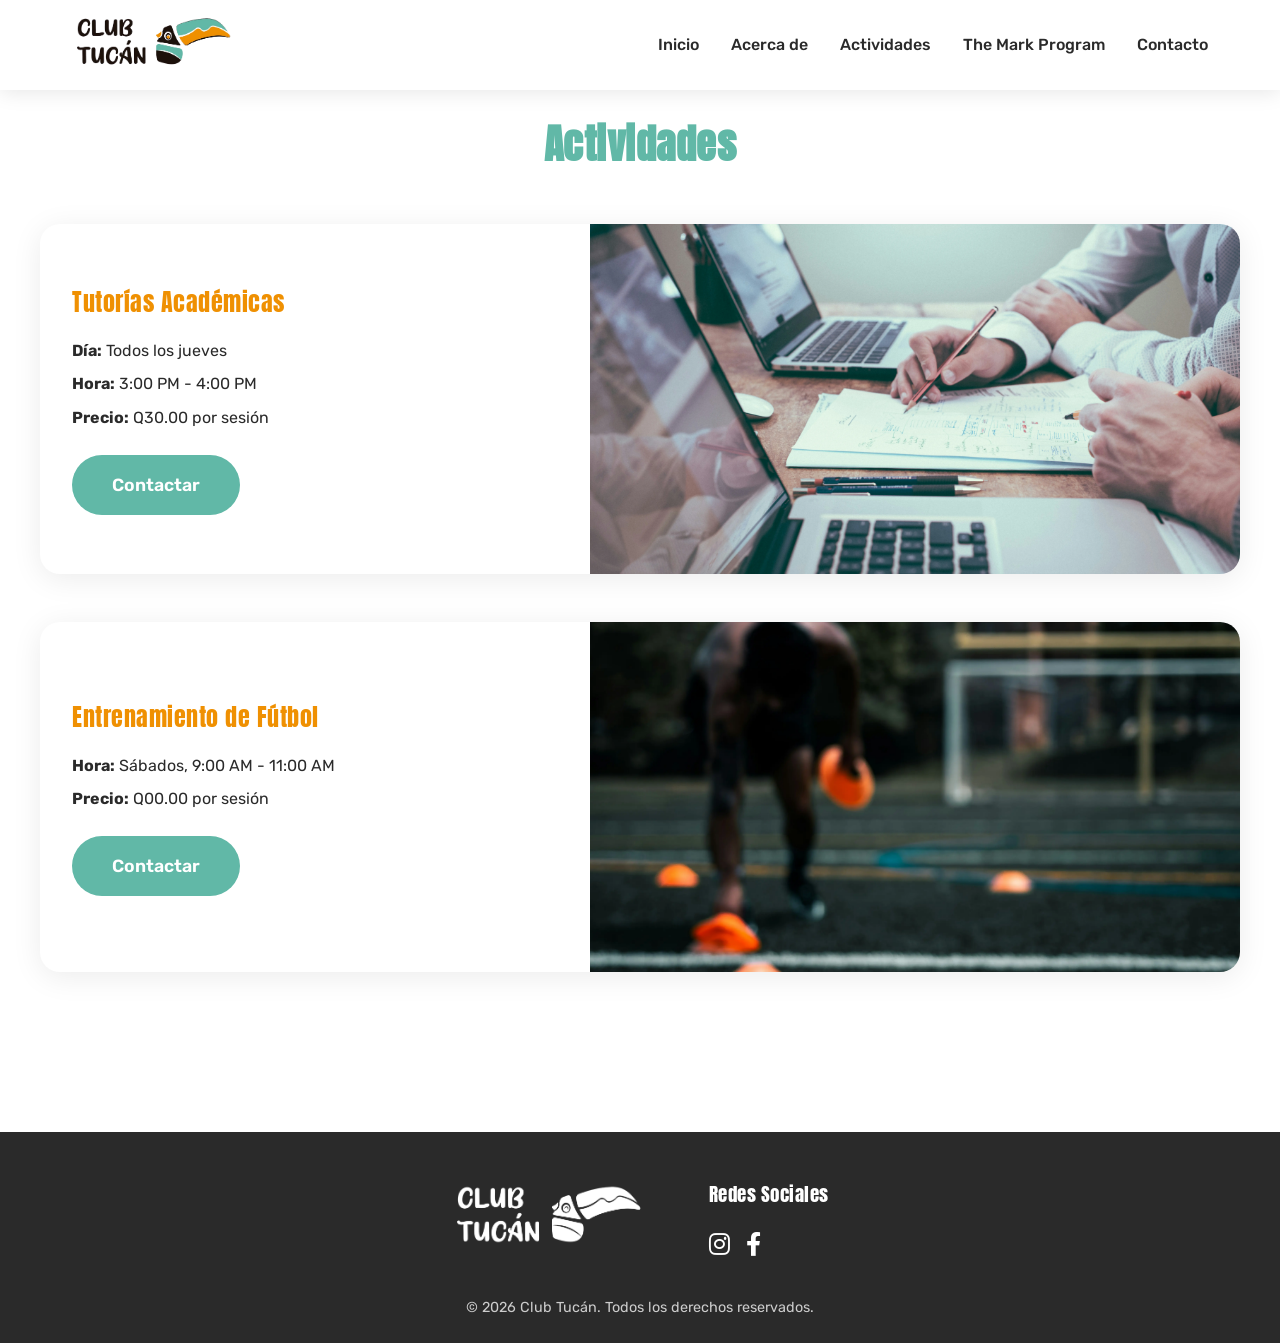
==== actividades.html @ 11f96045 "Add fliles Initial version of website for client review" ====
<!DOCTYPE html>
<html lang="es">
<head>
    <meta charset="UTF-8">
    <meta name="viewport" content="width=device-width, initial-scale=1.0">
    <meta name="description" content="Actividades de Club Tucán: tutorías académicas y entrenamiento de fútbol para jóvenes en Guatemala.">
    <meta name="keywords" content="tutorías Guatemala, fútbol juvenil, actividades juveniles, Club Tucán">
    <meta property="og:title" content="Actividades - Club Tucán">
    <meta property="og:description" content="Descubre nuestras tutorías académicas y entrenamientos de fútbol para jóvenes.">
    <title>Actividades - Club Tucán</title>
    <link rel="icon" type="image/png" href="img/favicon tucan.png">
    <link rel="preconnect" href="https://fonts.googleapis.com">
    <link rel="preconnect" href="https://fonts.gstatic.com" crossorigin>
    <link href="https://fonts.googleapis.com/css2?family=Anton&family=Rubik:wght@300;400;500;600;700&display=swap" rel="stylesheet">
    <link rel="stylesheet" href="https://cdnjs.cloudflare.com/ajax/libs/font-awesome/6.0.0/css/all.min.css">
    <link rel="stylesheet" href="css/styles.css">
</head>
<body>
    <!-- Navigation -->
    <nav id="navbar">
        <div class="nav-container">
            <a href="index.html"><img src="img/tucanlogo.png" alt="Club Tucán Logo" class="logo"></a> 
            <ul class="nav-links" id="nav-links">
                <li><a href="index.html">Inicio</a></li>
                <li><a href="nosotros.html">Acerca de</a></li>
                <li><a href="index.html#actividades">Actividades</a></li>
                <li><a href="themark.html">The Mark Program</a></li>
                <li><a href="index.html#contacto">Contacto</a></li>
            </ul>
            <div class="mobile-menu" id="mobile-menu" aria-label="Menú móvil">
                <span></span>
                <span></span>
                <span></span>
            </div>
        </div>
    </nav>

    <!-- Actividades Section -->
    <section id="actividades" class="actividades">
        <div class="container">
            <h2>Actividades</h2>
            <div class="actividades-grid">
                <div class="actividad-card">
                    <div class="actividad-image">
                        <img src="img/tutoria.webp" alt="Tutorías académicas" loading="lazy">
                    </div>
                    <div class="actividad-content">
                        <h3>Tutorías Académicas</h3>
                        <p><strong>Día:</strong> Todos los jueves</p>
                        <p><strong>Hora:</strong> 3:00 PM - 4:00 PM</p>
                        <p><strong>Precio:</strong> Q30.00 por sesión</p>
                        <a href="index.html#contacto" class="btn-primary">Contactar</a>
                    </div>
                </div>
            </div>

            <div class="actividades-grid">
                <div class="actividad-card">
                    <div class="actividad-image">
                        <img src="img/entrenamiento.webp" alt="Entrenamiento de fútbol" loading="lazy">
                    </div>
                    <div class="actividad-content">
                        <h3>Entrenamiento de Fútbol</h3>
                        <p><strong>Hora:</strong> Sábados, 9:00 AM - 11:00 AM</p>
                        <p><strong>Precio:</strong> Q00.00 por sesión</p>
                        <a href="index.html#contacto" class="btn-primary">Contactar</a>
                    </div>
                </div>
            </div>
        </div>
    </section>

    <!-- Footer -->
    <footer>
        <div class="footer-content">
            <div class="footer-left">
                <img src="img/tucanlogo.png" alt="Club Tucán Logo" class="footer-logo" loading="lazy">
            </div>
            <div class="footer-right">
                <h3>Redes Sociales</h3>
                <div class="social-icons">
                    <a href="https://www.instagram.com/clubtucangt/?hl=es-la" target="_blank" rel="noopener noreferrer" aria-label="Instagram"><i class="fab fa-instagram"></i></a>
                    <a href="https://www.facebook.com/clubtucangt/" target="_blank" rel="noopener noreferrer" aria-label="Facebook"><i class="fab fa-facebook-f"></i></a>
                </div>
            </div>
        </div>
        <p class="copyright">&copy; <span id="current-year">2026</span> Club Tucán. Todos los derechos reservados.</p>
    </footer>

    <script src="js/main.js"></script>
</body>
</html>
---- css/styles.css ----
:root {
    --primary: #61b8a7;
    --secondary: #ef9002;
    --dark: #2a2a2a;
    --light: #f8f9fa;
    --white: #ffffff;
    --gradient-primary: linear-gradient(135deg, #61b8a7 0%, #4a9688 100%);
    --gradient-secondary: linear-gradient(135deg, #ef9002 0%, #d67f02 100%);
}

* {
    margin: 0;
    padding: 0;
    box-sizing: border-box;
}

html {
    scroll-behavior: smooth;
    scroll-padding-top: 80px;
}

body {
    font-family: 'Rubik', sans-serif;
    color: var(--dark);
    line-height: 1.6;
    overflow-x: hidden;
}

h1, h2, h3 {
    font-family: 'Anton', sans-serif;
    letter-spacing: 0.5px;
}

/* Navigation */
nav {
    position: fixed;
    top: 0;
    width: 100%;
    background: var(--white);
    box-shadow: 0 2px 20px rgba(0,0,0,0.1);
    z-index: 1000;
    transition: all 0.3s ease;
}

nav.scrolled {
    box-shadow: 0 2px 30px rgba(0,0,0,0.15);
}

.nav-container {
    max-width: 1200px;
    margin: 0 auto;
    display: flex;
    justify-content: space-between;
    align-items: center;
    padding: 1rem 2rem;
}

.logo {
    height: 50px;
    transition: transform 0.3s ease;
}

.logo:hover {
    transform: scale(1.05);
}

.nav-links {
    display: flex;
    list-style: none;
    gap: 2rem;
}

.nav-links a {
    text-decoration: none;
    color: var(--dark);
    font-weight: 500;
    transition: color 0.3s ease;
    position: relative;
}

.nav-links a::after {
    content: '';
    position: absolute;
    bottom: -5px;
    left: 0;
    width: 0;
    height: 3px;
    background: var(--primary);
    transition: width 0.3s ease;
}

.nav-links a:hover {
    color: var(--primary);
}

.nav-links a:hover::after {
    width: 100%;
}

.mobile-menu {
    display: none;
    cursor: pointer;
    flex-direction: column;
    gap: 5px;
}

.mobile-menu span {
    width: 25px;
    height: 3px;
    background: var(--dark);
    transition: all 0.3s ease;
}

.mobile-menu.active span:nth-child(1) {
    transform: rotate(45deg) translate(5px, 5px);
}

.mobile-menu.active span:nth-child(2) {
    opacity: 0;
}

.mobile-menu.active span:nth-child(3) {
    transform: rotate(-45deg) translate(7px, -6px);
}

/* Hero Section */
.hero {
    margin-top: 70px;
    min-height: 90vh;
    display: flex;
    align-items: center;
    position: relative;
    overflow: hidden;
    background: linear-gradient(rgba(97,184,167,0.8), rgba(97,184,167,0.8)), url('../img/jovenes.webp') center/cover;
}

.hero::before {
    content: '';
    position: absolute;
    top: 0;
    left: 0;
    right: 0;
    bottom: 0;
    background: 
        radial-gradient(circle at 20% 50%, rgba(239, 144, 2, 0.1) 0%, transparent 50%),
        radial-gradient(circle at 80% 80%, rgba(255, 255, 255, 0.1) 0%, transparent 50%);
}

.hero-content {
    max-width: 1200px;
    margin: 0 auto;
    padding: 4rem 2rem;
    position: relative;
    z-index: 1;
}

.hero h1 {
    font-size: 4rem;
    color: var(--white);
    margin-bottom: 1.5rem;
    animation: fadeInUp 1s ease;
}

.hero p {
    font-size: 1.3rem;
    color: var(--white);
    max-width: 700px;
    margin-bottom: 2rem;
    animation: fadeInUp 1s ease 0.2s both;
}

.cta-button {
    display: inline-block;
    padding: 1rem 2.5rem;
    background: var(--secondary);
    color: var(--white);
    text-decoration: none;
    border-radius: 50px;
    font-weight: 600;
    font-size: 1.1rem;
    transition: all 0.3s ease;
    animation: fadeInUp 1s ease 0.4s both;
}

.cta-button:hover {
    background: var(--primary);
    transform: translateY(-3px);
}

/* Section Titles */
.section-title {
    font-size: 3rem;
    text-align: center;
    color: var(--dark);
    margin-bottom: 1rem;
}

.section-subtitle {
    text-align: center;
    font-size: 1.2rem;
    color: #666;
    max-width: 700px;
    margin: 0 auto 4rem;
}

/* Features Grid */
.features-grid {
    max-width: 1200px;
    margin: 0 auto;
    display: grid;
    grid-template-columns: repeat(auto-fit, minmax(280px, 1fr));
    gap: 2rem;
}

.feature-card {
    background: var(--white);
    padding: 2.5rem;
    border-radius: 20px;
    box-shadow: 0 5px 30px rgba(0,0,0,0.08);
    transition: all 0.3s ease;
}

.feature-card.visible {
    opacity: 1;
    transform: translateY(0);
}

.feature-card:hover {
    transform: translateY(-10px);
    box-shadow: 0 15px 50px rgba(97, 184, 167, 0.2);
}

.feature-icon {
    font-size: 3rem;
    margin-bottom: 1rem;
}

.feature-icon svg {
    fill: var(--primary);
    transition: fill 0.3s ease;
}

.feature-icon:hover svg {
    fill: #2c3e50;
}

.feature-card h3 {
    font-size: 1.5rem;
    color: var(--primary);
    margin-bottom: 1rem;
}

/* About Section */
.about {
    padding: 7rem 2rem;
    background: var(--white);
}

.about-content {
    max-width: 1200px;
    margin: 0 auto;
    display: grid;
    gap: 4rem;
    align-items: center;
}

.about-text h2 {
    font-size: 2.5rem;
    color: var(--primary);
    margin-bottom: 1.5rem;
    text-align: center;
}

.about-text p {
    margin-bottom: 1.5rem;
    color: #555;
    font-size: 1.1rem;
    text-align: center;
}

.about-highlight {
    background: var(--gradient-secondary);
    color: var(--white);
    padding: 2rem;
    border-radius: 15px;
    box-shadow: 0 10px 40px rgba(239, 144, 2, 0.3);
}

.about-highlight h3 {
    font-size: 2rem;
    margin-bottom: 1rem;
}

/* Objectives Section */
.objectives {
    padding: 5rem 2rem;
    background: linear-gradient(135deg, #f8f9fa 0%, #e9ecef 100%);
}

.objectives-container {
    max-width: 1000px;
    margin: 0 auto;
}

.objectives-container h2 {
    font-size: 2.5rem;
    color: var(--primary);
    margin-bottom: 1.5rem;
    text-align: center;
}

.objective-item {
    background: var(--white);
    padding: 2.5rem;
    margin-bottom: 2rem;
    border-radius: 20px;
    border-left: 5px solid var(--primary);
    box-shadow: 0 5px 25px rgba(0,0,0,0.08);
    transition: all 0.3s ease;
    opacity: 0;
    transform: translateX(-30px);
}

.objective-item.visible {
    opacity: 1;
    transform: translateX(0);
}

.objective-item:hover {
    border-left-width: 10px;
    box-shadow: 0 10px 40px rgba(0,0,0,0.12);
}

.objective-number {
    font-size: 2.5rem;
    color: var(--secondary);
    margin-bottom: 1rem;
}

.objective-item h3 {
    font-size: 1.8rem;
    color: var(--primary);
    margin-bottom: 1rem;
}

/* Mark Program Section */
.mark-program {
    padding: 7rem 2rem;
    color: var(--white);
    background: 
        linear-gradient(135deg, #0f172ada 50%, #0f172ada 50%),
        url('../img/themarkfondo.webp');
    background-size: cover;
    background-position: center;
    background-repeat: no-repeat;
    background-blend-mode: multiply;
    position: relative;
    overflow: hidden;
}

.mark-content {
    max-width: 900px;
    margin: 0 auto;
    position: relative;
    z-index: 1;
}

.mark-content h2 {
    font-size: 3.5rem;
    color: var(--secondary);
    margin-bottom: 1.5rem;
}

.mark-header {
    display: flex;
    align-items: center;
    gap: 1rem;
    margin-bottom: 1.5rem;
}

.mark-logo {
    height: 120px;
    flex-shrink: 0;
}

.mark-content p {
    font-size: 1.2rem;
    margin-bottom: 2rem;
}

.mark-list {
    display: grid;
    grid-template-columns: repeat(auto-fit, minmax(250px, 1fr));
    gap: 1.5rem;
    margin-top: 3rem;
}

.mark-item {
    background: rgba(255, 255, 255, 0.05);
    padding: 1.5rem;
    border-radius: 15px;
    border: 1px solid rgba(97, 184, 167, 0.2);
    transition: all 0.3s ease;
}

.mark-item:hover {
    background: rgba(97, 184, 167, 0.1);
    transform: translateY(-5px);
}

.mark-item-icon {
    font-size: 2rem;
    margin-bottom: 0.5rem;
}

/* Spiritual Section */
.spiritual {
    padding: 5rem 2rem;
    background: rgba(97, 184, 167, 0.05);
}

.spiritual-content {
    max-width: 56rem;
    margin: 0 auto;
    text-align: center;
}

.spiritual-content h2 {
    font-size: 2.5rem;
    color: var(--primary);
    margin-bottom: 1.5rem;
    font-weight: normal;
}

.spiritual-content p {
    font-size: 1.1rem;
    color: #555;
    margin-bottom: 1.5rem;
}

.spiritual-note {
    background: var(--light);
    padding: 2rem;
    border-radius: 15px;
    margin-top: 2rem;
    border: 2px solid var(--primary);
}

/* Actividades Section */
.actividades {
    padding: 7rem 2rem;
    background: var(--white);
}

.actividades .container {
    max-width: 1200px;
    margin: 0 auto;
}

.actividades h2 {
    text-align: center;
    font-size: 2.5rem;
    color: var(--primary);
    margin-bottom: 3rem;
}

.actividades-grid {
    display: grid;
    grid-template-columns: repeat(auto-fit, minmax(300px, 1fr));
    gap: 2rem;
    margin-bottom: 3rem;
}

.actividad-card {
    background: var(--white);
    border-radius: 20px;
    box-shadow: 0 5px 30px rgba(0,0,0,0.08);
    overflow: hidden;
    transition: all 0.3s ease;
    display: flex;
    flex-direction: row-reverse;
    align-items: center;
    opacity: 0;
    transform: translateY(30px);
}

.actividad-card:hover {
    transform: translateY(-10px);
    box-shadow: 0 15px 50px rgba(97, 184, 167, 0.2);
}

.actividad-card.visible {
    opacity: 1;
    transform: translateY(0);
}

.actividad-image {
    width: 650px;
    height: 350px;
    flex-shrink: 0;
    overflow: hidden;
}

.actividad-image img {
    width: 100%;
    height: 100%;
    object-fit: cover;
}

.actividad-content {
    padding: 2rem;
    flex: 1;
}

.actividad-content h3 {
    font-size: 1.5rem;
    color: var(--secondary);
    margin-bottom: 1rem;
    font-weight: normal;
}

.actividad-content p {
    margin-bottom: 0.5rem;
}

.btn-primary {
    display: inline-block;
    padding: 1rem 2.5rem;
    background: var(--primary);
    color: var(--white);
    text-decoration: none;
    border-radius: 50px;
    font-weight: 600;
    font-size: 1.1rem;
    transition: all 0.3s ease;
    animation: fadeInUp 1s ease 0.4s both;
    margin-top: 1rem;
}

.btn-primary:hover {
    background: var(--secondary);
    transform: translateY(-3px);
}

/* Contact Section */
.contact-section {
    padding: 6rem 0;
    background: var(--white);
}

.contact-container {
    max-width: 1024px;
    margin: 0 auto;
    padding: 0 1rem;
}

.contact-card {
    background: var(--white);
    border: 2px solid #f3f4f6;
    border-radius: 3rem;
    overflow: hidden;
    box-shadow: 0 25px 50px -12px rgba(0, 0, 0, 0.25);
    display: flex;
    flex-direction: column;
}

.contact-form, .contact-info {
    padding: 3rem;
}

.contact-info {
    background: var(--primary);
    color: var(--white);
    display: flex;
    flex-direction: column;
    justify-content: center;
}

.contact-form h2 {
    font-size: 2.25rem;
    color: var(--primary);
    margin-bottom: 1.5rem;
}

.contact-form p {
    color: #64748b;
    margin-bottom: 2rem;
}

.contact-form form {
    display: flex;
    flex-direction: column;
    gap: 1rem;
}

.contact-form input, 
.contact-form textarea {
    width: 100%;
    padding: 0.75rem 1.25rem;
    border-radius: 0.75rem;
    background: #f9fafb;
    border: none;
    outline: none;
    font-family: 'Rubik', sans-serif;
}

.contact-form input:focus, 
.contact-form textarea:focus {
    box-shadow: 0 0 0 2px var(--primary);
}

.contact-form button {
    width: 100%;
    padding: 1rem 0;
    background: var(--primary);
    color: var(--white);
    font-weight: bold;
    border-radius: 0.75rem;
    box-shadow: 0 10px 15px -3px rgba(249, 115, 22, 0.1);
    border: none;
    cursor: pointer;
    transition: all 0.3s ease;
}

.contact-form button:hover {
    background: var(--secondary);
    transform: translateY(-3px);
}

.contact-form button:disabled {
    opacity: 0.7;
    cursor: not-allowed;
}

.contact-info h3 {
    font-size: 1.5rem;
    margin-bottom: 2rem;
    font-weight: normal;
}

.map-embed {
    width: 100%;
    border-radius: 1rem;
    overflow: hidden;
    margin-bottom: 1.5rem;
}

.map-embed iframe {
    width: 100%;
    height: 380px;
    display: block;
}

.info-item {
    display: flex;
    align-items: center;
    gap: 1rem;
    margin-bottom: 1.5rem;
}

.contact-info .info-item img {
    width: 20px;
    height: 20px;
    filter: brightness(0) invert(1);
}

.form-modal {
    position: fixed;
    inset: 0;
    background: rgba(15, 23, 42, 0.55);
    display: none;
    align-items: center;
    justify-content: center;
    z-index: 1500;
    padding: 1rem;
}

.form-modal.is-open {
    display: flex;
}

.form-modal-content {
    width: min(100%, 440px);
    background: var(--white);
    border-radius: 1rem;
    padding: 2rem;
    box-shadow: 0 20px 50px rgba(15, 23, 42, 0.25);
    text-align: center;
}

.form-modal-content h3 {
    font-size: 1.75rem;
    color: var(--primary);
    margin-bottom: 0.75rem;
    font-weight: normal;
}

.form-modal-content p {
    color: #475569;
    margin-bottom: 1.5rem;
}

.form-modal-content button {
    border: none;
    border-radius: 0.75rem;
    background: var(--primary);
    color: var(--white);
    font-weight: 600;
    padding: 0.75rem 1.5rem;
    cursor: pointer;
    transition: background 0.3s ease;
    
}

.form-modal-content button:hover {
    background: #4a9688;
}

/* Footer */
footer {
    background: var(--dark);
    color: var(--white);
    padding: 3rem 2rem 1.5rem;
    text-align: center;
}

.footer-content {
    max-width: 1200px;
    margin: 0 auto;
    display: flex;
    justify-content: center;
    gap: 4rem;
    align-items: center;
}

.footer-logo {
    height: 60px;
    margin-bottom: 1rem;
    filter: brightness(0) invert(1);
}

.social-icons {
    display: flex;
    gap: 1rem;
    justify-content: flex-start;
}

.social-icons a {
    color: #ffffff;
    font-size: 1.5rem;
    transition: color 0.3s ease;
}

.social-icons a:hover {
    color: var(--primary);
}

.footer-left {
    display: flex;
    flex-direction: column;
    align-items: center;
    justify-content: center;
}

.footer-right {
    display: flex;
    flex-direction: column;
    align-items: flex-start;
    justify-content: center;
}

.footer-right h3 {
    margin-bottom: 1rem;
    color: var(--white);
    font-weight: normal;
}

.copyright {
    text-align: center;
    margin-top: 2rem;
    color: #ccc;
    font-size: 0.9rem;
}

/* Animations */
@keyframes fadeInUp {
    from {
        opacity: 0;
        transform: translateY(30px);
    }
    to {
        opacity: 1;
        transform: translateY(0);
    }
}

/* ============================================================
   THE MARK PROGRAM PAGE  (themark.html)
   ============================================================ */

/* Hero local de The Mark */
.mark-hero {
    margin-top: 70px;
    min-height: 70vh;
    display: flex;
    align-items: center;
    justify-content: center;
    text-align: center;
    position: relative;
    overflow: hidden;
    background:
        linear-gradient(135deg, rgba(15,23,42,0.88) 0%, rgba(15,23,42,0.75) 100%),
        url('../img/themarkfondo.webp') center / cover no-repeat;
}

.mark-hero::before {
    content: '';
    position: absolute;
    inset: 0;
    background:
        radial-gradient(circle at 25% 60%, rgba(97,184,167,0.12) 0%, transparent 55%),
        radial-gradient(circle at 75% 30%, rgba(239,144,2,0.10) 0%, transparent 55%);
}

.mark-hero-inner {
    position: relative;
    z-index: 1;
    padding: 5rem 2rem;
    max-width: 850px;
    margin: 0 auto;
}

.mark-hero-logo {
    height: 130px;
    margin-bottom: 5rem;
   /* filter: brightness(0) invert(1);*/
    animation: fadeInUp 0.9s ease both;
}

.mark-hero h1 {
    font-size: 4rem;
    color: var(--white);
    margin-bottom: 1.25rem;
    animation: fadeInUp 0.9s ease 0.15s both;
}

.mark-hero h1 span {
    color: var(--secondary);
}

.mark-hero p {
    font-size: 1.25rem;
    color: rgba(255,255,255,0.88);
    max-width: 650px;
    margin: 0 auto 2.5rem;
    animation: fadeInUp 0.9s ease 0.3s both;
}

.mark-hero .cta-button {
    animation: fadeInUp 0.9s ease 0.45s both;
}

/* ¿Qué es? */
.what-is {
    padding: 7rem 2rem;
    background: var(--white);
}

.what-is .inner {
    max-width: 800px;
    margin: 0 auto;
    text-align: center;
}

.what-is h2 {
    font-size: 2.8rem;
    color: var(--primary);
    margin-bottom: 1.25rem;
}

.what-is p {
    font-size: 1.1rem;
    color: #555;
    margin-bottom: 1.25rem;
}

/* Dirigido a */
.directed-to {
    padding: 6rem 2rem;
    background: linear-gradient(135deg, #f8f9fa 0%, #e9ecef 100%);
}

.directed-to h2 {
    font-size: 2.5rem;
    text-align: center;
    color: var(--primary);
    margin-bottom: 3rem;
}

.directed-grid {
    max-width: 900px;
    margin: 0 auto;
    display: grid;
    grid-template-columns: repeat(auto-fit, minmax(280px, 1fr));
    gap: 2rem;
}

.directed-card {
    background: var(--white);
    padding: 2.5rem 2rem;
    border-radius: 20px;
    box-shadow: 0 5px 30px rgba(0,0,0,0.08);
    border-top: 4px solid var(--primary);
    transition: all 0.3s ease;
}

.directed-card:hover {
    transform: translateY(-8px);
    box-shadow: 0 15px 45px rgba(97,184,167,0.2);
    border-top-color: var(--secondary);
}

.directed-card .card-icon {
    font-size: 2.5rem;
    margin-bottom: 1rem;
}

.directed-card h3 {
    font-size: 1.6rem;
    color: var(--primary);
    margin-bottom: 1rem;
}

.directed-card p {
    color: #555;
    font-size: 1rem;
}

/* Áreas de Crecimiento */
.areas {
    padding: 6rem 2rem;
    background: var(--white);
}

.areas h2 {
    font-size: 2.5rem;
    text-align: center;
    color: var(--primary);
    margin-bottom: 3rem;
}

.areas-grid {
    max-width: 1000px;
    margin: 0 auto;
    display: grid;
    grid-template-columns: repeat(auto-fit, minmax(200px, 1fr));
    gap: 1.5rem;
}

.area-item {
    background: rgba(97,184,167,0.08);
    border: 2px solid rgba(97,184,167,0.25);
    border-radius: 16px;
    padding: 1.75rem 1.5rem;
    text-align: center;
    transition: all 0.3s ease;
}

.area-item:hover {
    background: var(--primary);
    border-color: var(--primary);
    transform: translateY(-6px);
    box-shadow: 0 10px 30px rgba(97,184,167,0.3);
}

.area-item:hover .area-check,
.area-item:hover .area-label {
    color: var(--white);
}

.area-check {
    font-size: 1.8rem;
    color: var(--secondary);
    margin-bottom: 0.5rem;
    transition: color 0.3s ease;
}

.area-label {
    font-size: 1rem;
    font-weight: 600;
    color: var(--dark);
    transition: color 0.3s ease;
}

/* Metodología */
.methodology {
    padding: 6rem 2rem;
    background: linear-gradient(135deg, #f8f9fa 0%, #e9ecef 100%);
}

.methodology h2 {
    font-size: 2.5rem;
    text-align: center;
    color: var(--primary);
    margin-bottom: 3rem;
}

.methodology-grid {
    max-width: 900px;
    margin: 0 auto;
    display: grid;
    grid-template-columns: repeat(auto-fit, minmax(280px, 1fr));
    gap: 2rem;
}

.method-card {
    background: var(--white);
    padding: 2.5rem 2rem;
    border-radius: 20px;
    box-shadow: 0 5px 25px rgba(0,0,0,0.07);
    border-left: 5px solid var(--primary);
    transition: all 0.3s ease;
}

.method-card:hover {
    border-left-width: 10px;
    box-shadow: 0 10px 40px rgba(0,0,0,0.12);
    transform: translateX(4px);
}

.method-icon {
    font-size: 2.5rem;
    margin-bottom: 1rem;
}

.method-card h3 {
    font-size: 1.5rem;
    color: var(--primary);
    margin-bottom: 1rem;
}

.method-card p {
    color: #555;
    font-size: 1rem;
}

/* Impacto Real */
.impact {
    padding: 6rem 2rem;
    color: var(--white);
    background:
        linear-gradient(135deg, rgba(15,23,42,0.92) 0%, rgba(15,23,42,0.85) 100%),
        url('../img/themarkfondo.webp') center / cover no-repeat;
    background-attachment: fixed;
}

.impact h2 {
    font-size: 2.5rem;
    text-align: center;
    color: var(--secondary);
    margin-bottom: 3rem;
}

.impact-grid {
    max-width: 1000px;
    margin: 0 auto;
    display: grid;
    grid-template-columns: repeat(auto-fit, minmax(240px, 1fr));
    gap: 1.5rem;
}

.impact-item {
    background: rgba(255,255,255,0.06);
    border: 1px solid rgba(97,184,167,0.25);
    border-radius: 16px;
    padding: 1.75rem 1.5rem;
    display: flex;
    align-items: center;
    gap: 1rem;
    transition: all 0.3s ease;
}

.impact-item:hover {
    background: rgba(97,184,167,0.12);
    border-color: var(--primary);
    transform: translateY(-5px);
}

.impact-item i {
    font-size: 1.5rem;
    color: var(--secondary);
    flex-shrink: 0;
}

.impact-item span {
    font-size: 1rem;
    font-weight: 500;
    color: rgba(255,255,255,0.9);
}

/* CTA Final */
.mark-cta {
    padding: 6rem 2rem;
    background: var(--gradient-secondary);
    text-align: center;
}

.mark-cta h2 {
    font-size: 2.8rem;
    color: var(--white);
    margin-bottom: 1rem;
}

.mark-cta p {
    font-size: 1.15rem;
    color: rgba(255,255,255,0.88);
    max-width: 600px;
    margin: 0 auto 2.5rem;
}

.btn-white {
    display: inline-block;
    padding: 1rem 2.5rem;
    background: var(--primary);
    color: var(--white);
    text-decoration: none;
    border-radius: 50px;
    font-weight: 600;
    font-size: 1.1rem;
    transition: all 0.3s ease;
    animation: fadeInUp 1s ease 0.4s both;
}

.btn-white:hover {
     background: var(--white);
    transform: translateY(-3px);
    color: var(--secondary);
}

/* ============================================================
   RESPONSIVE
   ============================================================ */
@media (max-width: 768px) {
    .nav-links {
        position: absolute;
        top: 100%;
        left: 0;
        right: 0;
        background: var(--white);
        flex-direction: column;
        padding: 2rem;
        box-shadow: 0 5px 20px rgba(0,0,0,0.1);
        display: none;
        gap: 1rem;
    }

    .nav-links.active {
        display: flex;
    }

    .mobile-menu {
        display: flex;
    }

    .hero h1 {
        font-size: 2.5rem;
    }

    .hero p {
        font-size: 1.1rem;
    }

    .section-title {
        font-size: 2rem;
    }

    .about-content {
        grid-template-columns: 1fr;
        gap: 2rem;
    }

    .features-grid {
        grid-template-columns: 1fr;
    }

    .mark-content h2 {
        font-size: 2.5rem;
    }

    .mark-logo {
        height: 80px;
    }

    .spiritual {
        padding: 5rem 1rem;
    }

    .contact-form, 
    .contact-info {
        padding: 2rem;
    }

    .map-embed iframe {
        height: 220px;
    }

    .actividad-card {
        flex-direction: column;
    }

    .actividad-image {
        width: 100%;
        height: 200px;
    }

    /* themark.html responsive */
    .mark-hero h1 {
        font-size: 2.5rem;
    }

    .mark-hero-logo {
        height: 90px;
    }

    .impact {
        background-attachment: scroll;
    }
}

@media (min-width: 768px) {
    .contact-card {
        flex-direction: row;
    }
    
    .contact-form, 
    .contact-info {
        width: 50%;
    }
    
    .contact-info {
        border-left: 2px solid #f3f4f6;
    }
}

@media (min-width: 1024px) {
    .actividad-image {
        width: 650px;
        height: 350px;
    }
}
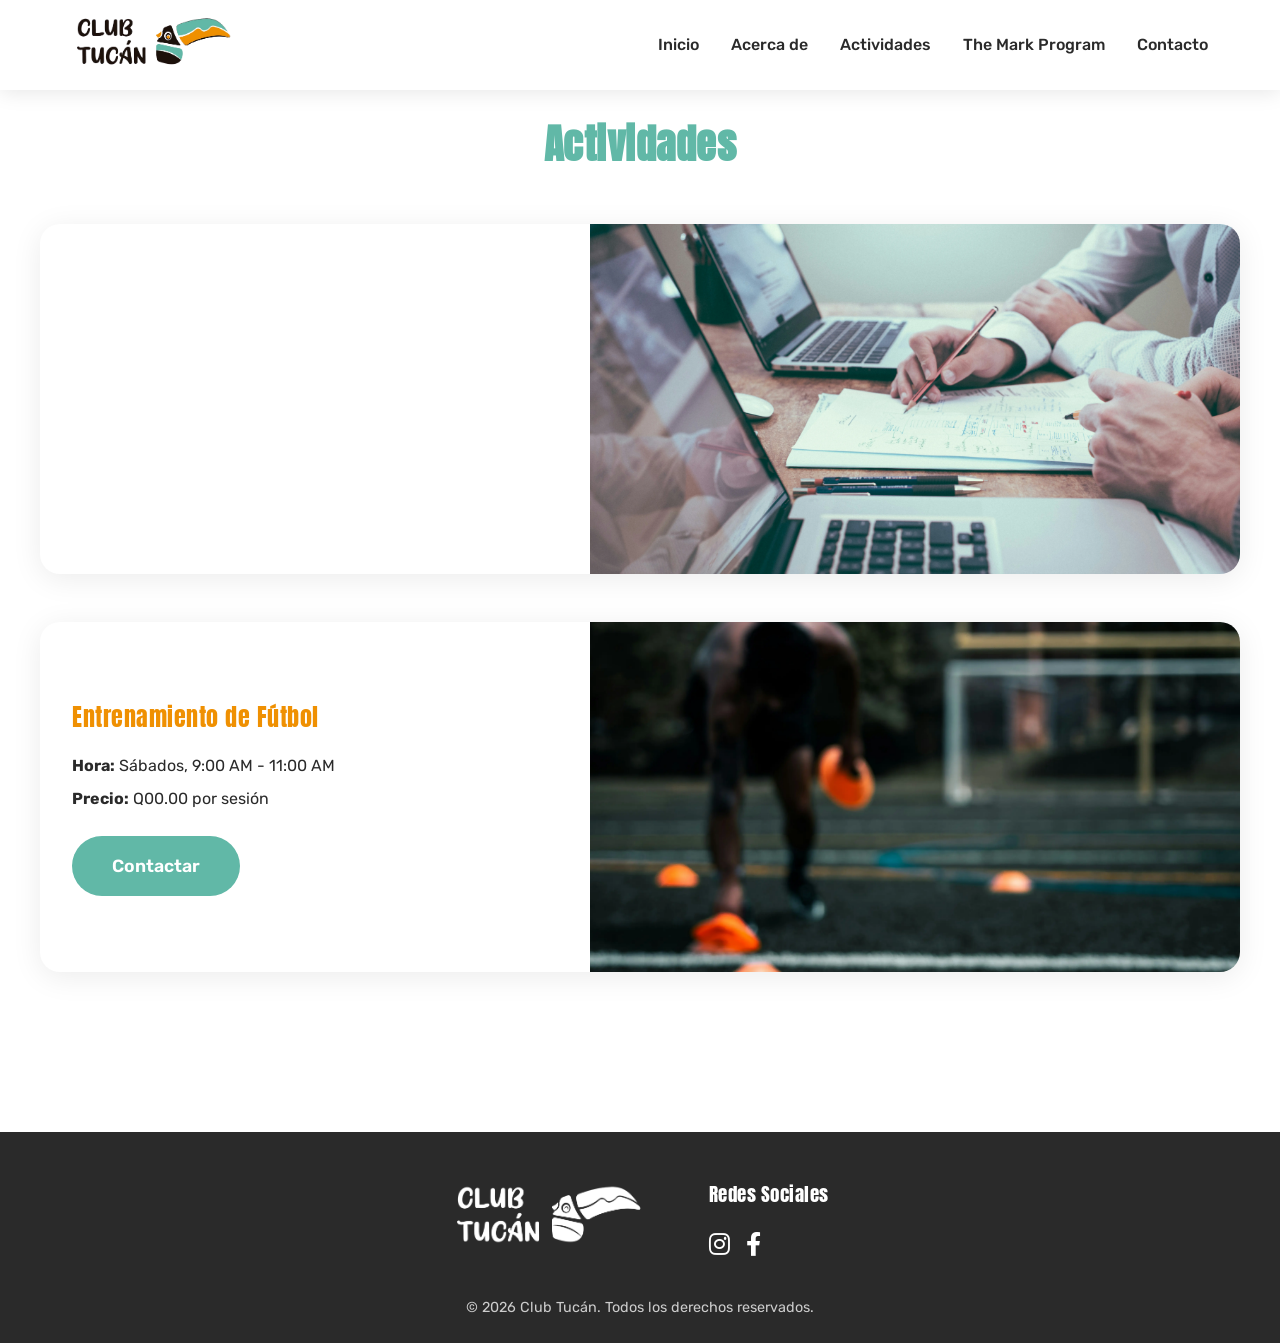
==== commit d49d0fc5: "Comment out tutorías académicas content section Comment out the actividad-content section for tutorí" ====
--- a/actividades.html
+++ b/actividades.html
@@ -44,13 +44,13 @@
                     <div class="actividad-image">
                         <img src="img/tutoria.webp" alt="Tutorías académicas" loading="lazy">
                     </div>
-                    <div class="actividad-content">
+                   <!--  <div class="actividad-content">
                         <h3>Tutorías Académicas</h3>
                         <p><strong>Día:</strong> Todos los jueves</p>
                         <p><strong>Hora:</strong> 3:00 PM - 4:00 PM</p>
                         <p><strong>Precio:</strong> Q30.00 por sesión</p>
                         <a href="index.html#contacto" class="btn-primary">Contactar</a>
-                    </div>
+                    </div>-->
                 </div>
             </div>
 
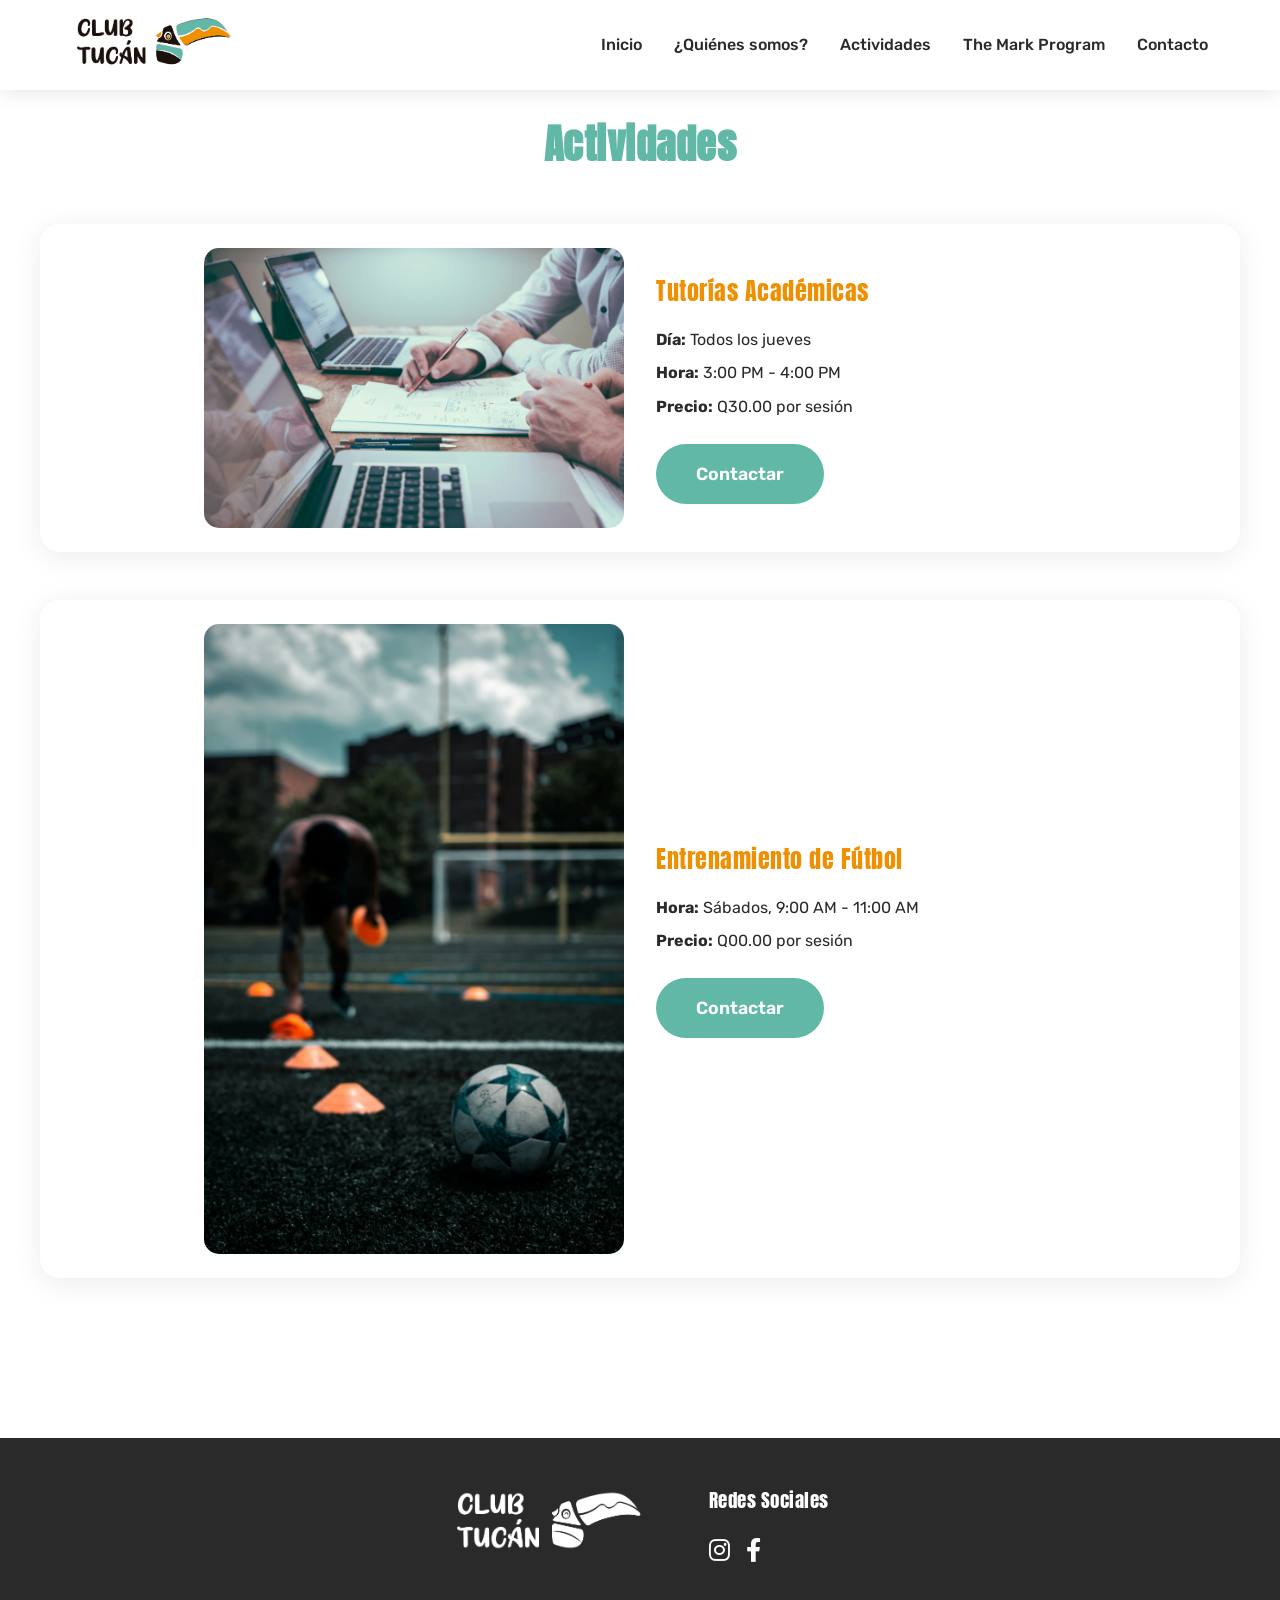
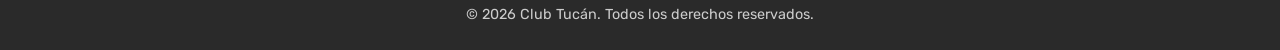
==== commit 97b6342b: "Add files via Upload Website code optimization" ====
--- a/actividades.html
+++ b/actividades.html
@@ -22,16 +22,16 @@
             <a href="index.html"><img src="img/tucanlogo.png" alt="Club Tucán Logo" class="logo"></a> 
             <ul class="nav-links" id="nav-links">
                 <li><a href="index.html">Inicio</a></li>
-                <li><a href="nosotros.html">Acerca de</a></li>
+                <li><a href="nosotros.html">¿Quiénes somos?</a></li>
                 <li><a href="index.html#actividades">Actividades</a></li>
                 <li><a href="themark.html">The Mark Program</a></li>
                 <li><a href="index.html#contacto">Contacto</a></li>
             </ul>
-            <div class="mobile-menu" id="mobile-menu" aria-label="Menú móvil">
+            <button class="mobile-menu" id="mobile-menu" type="button" aria-label="Abrir menú" aria-controls="nav-links" aria-expanded="false">
                 <span></span>
                 <span></span>
                 <span></span>
-            </div>
+            </button>
         </div>
     </nav>
 
@@ -44,13 +44,13 @@
                     <div class="actividad-image">
                         <img src="img/tutoria.webp" alt="Tutorías académicas" loading="lazy">
                     </div>
-                   <!--  <div class="actividad-content">
+                    <div class="actividad-content">
                         <h3>Tutorías Académicas</h3>
                         <p><strong>Día:</strong> Todos los jueves</p>
                         <p><strong>Hora:</strong> 3:00 PM - 4:00 PM</p>
                         <p><strong>Precio:</strong> Q30.00 por sesión</p>
                         <a href="index.html#contacto" class="btn-primary">Contactar</a>
-                    </div>-->
+                    </div>
                 </div>
             </div>
 
@@ -87,6 +87,12 @@
         <p class="copyright">&copy; <span id="current-year">2026</span> Club Tucán. Todos los derechos reservados.</p>
     </footer>
 
-    <script src="js/main.js"></script>
+    <!-- Image Modal -->
+    <div id="image-modal" class="image-modal" aria-hidden="true">
+        <span class="image-modal-close">&times;</span>
+        <img class="image-modal-content" id="modal-image" alt="">
+    </div>
+
+    <script src="js/main.js" defer></script>
 </body>
 </html>
--- a/css/styles.css
+++ b/css/styles.css
@@ -102,6 +102,9 @@
     cursor: pointer;
     flex-direction: column;
     gap: 5px;
+    background: transparent;
+    border: 0;
+    padding: 0.5rem;
 }
 
 .mobile-menu span {
@@ -131,7 +134,7 @@
     align-items: center;
     position: relative;
     overflow: hidden;
-    background: linear-gradient(rgba(97,184,167,0.8), rgba(97,184,167,0.8)), url('../img/jovenes.webp') center/cover;
+    background: linear-gradient(135deg, #0f172ada 25%, #0f172ada 25%), url('../img/jovenes.webp') center/cover;
 }
 
 .hero::before {
@@ -156,14 +159,14 @@
 
 .hero h1 {
     font-size: 4rem;
-    color: var(--white);
+    color: var(--primary);
     margin-bottom: 1.5rem;
     animation: fadeInUp 1s ease;
 }
 
 .hero p {
     font-size: 1.3rem;
-    color: var(--white);
+    color: var(--primary);
     max-width: 700px;
     margin-bottom: 2rem;
     animation: fadeInUp 1s ease 0.2s both;
@@ -388,6 +391,17 @@
     margin-bottom: 2rem;
 }
 
+.mark-intro {
+    margin-top: 3rem;
+    font-size: 1.3rem;
+    font-weight: 500;
+}
+
+.mark-emphasis {
+    color: var(--secondary);
+    font-style: italic;
+}
+
 .mark-list {
     display: grid;
     grid-template-columns: repeat(auto-fit, minmax(250px, 1fr));
@@ -432,10 +446,44 @@
     font-weight: normal;
 }
 
+.spiritual-icon {
+    margin-bottom: 1.5rem;
+}
+
+.spiritual-icon img {
+    width: 4rem;
+    height: 4rem;
+}
+
+.spiritual-title {
+    font-size: 1.875rem;
+    font-style: italic;
+}
+
 .spiritual-content p {
     font-size: 1.1rem;
     color: #555;
     margin-bottom: 1.5rem;
+}
+
+.spiritual-description {
+    color: #64748b;
+    font-size: 1.125rem;
+    line-height: 1.625;
+    margin-bottom: 2rem;
+}
+
+.spiritual-badge {
+    display: inline-block;
+    border: 2px solid rgba(97, 184, 167, 0.2);
+    padding: 0.75rem 2rem;
+    border-radius: 9999px;
+    color: var(--primary);
+    font-weight: bold;
+    font-size: 0.75rem;
+    text-transform: uppercase;
+    letter-spacing: 0.25em;
+    font-style: italic;
 }
 
 .spiritual-note {
@@ -451,26 +499,22 @@
     padding: 7rem 2rem;
     background: var(--white);
 }
-
 .actividades .container {
     max-width: 1200px;
     margin: 0 auto;
 }
-
 .actividades h2 {
     text-align: center;
     font-size: 2.5rem;
     color: var(--primary);
     margin-bottom: 3rem;
 }
-
 .actividades-grid {
     display: grid;
-    grid-template-columns: repeat(auto-fit, minmax(300px, 1fr));
+    grid-template-columns: 1fr;
     gap: 2rem;
     margin-bottom: 3rem;
 }
-
 .actividad-card {
     background: var(--white);
     border-radius: 20px;
@@ -478,47 +522,55 @@
     overflow: hidden;
     transition: all 0.3s ease;
     display: flex;
-    flex-direction: row-reverse;
+    flex-direction: row;
     align-items: center;
+    justify-content: center;
+    gap: 2rem;
     opacity: 0;
     transform: translateY(30px);
-}
-
+    padding: 1.5rem;
+}
 .actividad-card:hover {
     transform: translateY(-10px);
     box-shadow: 0 15px 50px rgba(97, 184, 167, 0.2);
 }
-
 .actividad-card.visible {
     opacity: 1;
     transform: translateY(0);
 }
-
 .actividad-image {
-    width: 650px;
-    height: 350px;
+    width: min(42%, 420px);
+    min-height: 260px;
     flex-shrink: 0;
     overflow: hidden;
-}
-
+    display: block;
+    background: #096ed3;
+    border-radius: 15px;
+    transition: transform 0.3s ease;
+}
 .actividad-image img {
     width: 100%;
     height: 100%;
+    display: block;
     object-fit: cover;
-}
-
+    cursor: pointer;
+    transition: transform 0.3s ease;
+}
+
+.actividad-image img:hover {
+    transform: scale(1.02);
+}
 .actividad-content {
-    padding: 2rem;
-    flex: 1;
-}
-
+    width: min(100%, 420px);
+    padding: 1rem 0;
+    text-align: left;
+}
 .actividad-content h3 {
     font-size: 1.5rem;
     color: var(--secondary);
     margin-bottom: 1rem;
     font-weight: normal;
 }
-
 .actividad-content p {
     margin-bottom: 0.5rem;
 }
@@ -649,6 +701,7 @@
     width: 100%;
     height: 380px;
     display: block;
+    border: 0;
 }
 
 .info-item {
@@ -714,6 +767,67 @@
 
 .form-modal-content button:hover {
     background: #4a9688;
+}
+
+/* Image Modal */
+.image-modal {
+    position: fixed;
+    inset: 0;
+    background: rgba(0, 0, 0, 0.9);
+    display: none;
+    align-items: center;
+    justify-content: center;
+    z-index: 2000;
+    padding: 1rem;
+    animation: fadeIn 0.3s ease;
+}
+
+.image-modal.is-open {
+    display: flex;
+}
+
+.image-modal-content {
+    max-width: 90%;
+    max-height: 90vh;
+    object-fit: contain;
+    border-radius: 10px;
+    animation: zoomIn 0.3s ease;
+}
+
+.image-modal-close {
+    position: absolute;
+    top: 20px;
+    right: 30px;
+    font-size: 40px;
+    font-weight: bold;
+    color: var(--white);
+    cursor: pointer;
+    user-select: none;
+    transition: color 0.3s ease;
+}
+
+.image-modal-close:hover {
+    color: var(--secondary);
+}
+
+@keyframes fadeIn {
+    from {
+        opacity: 0;
+    }
+    to {
+        opacity: 1;
+    }
+}
+
+@keyframes zoomIn {
+    from {
+        transform: scale(0.8);
+        opacity: 0;
+    }
+    to {
+        transform: scale(1);
+        opacity: 1;
+    }
 }
 
 /* Footer */
@@ -1206,11 +1320,18 @@
 
     .actividad-card {
         flex-direction: column;
+        gap: 0;
+        padding: 1rem;
     }
 
     .actividad-image {
         width: 100%;
+        min-height: 0;
         height: 200px;
+    }
+
+    .actividad-content {
+        padding: 1.5rem 0 0;
     }
 
     /* themark.html responsive */
@@ -1242,9 +1363,13 @@
     }
 }
 
-@media (min-width: 1024px) {
-    .actividad-image {
-        width: 650px;
-        height: 350px;
-    }
-}
+@media (prefers-reduced-motion: reduce) {
+    *,
+    *::before,
+    *::after {
+        animation-duration: 0.01ms !important;
+        animation-iteration-count: 1 !important;
+        scroll-behavior: auto !important;
+        transition-duration: 0.01ms !important;
+    }
+}
